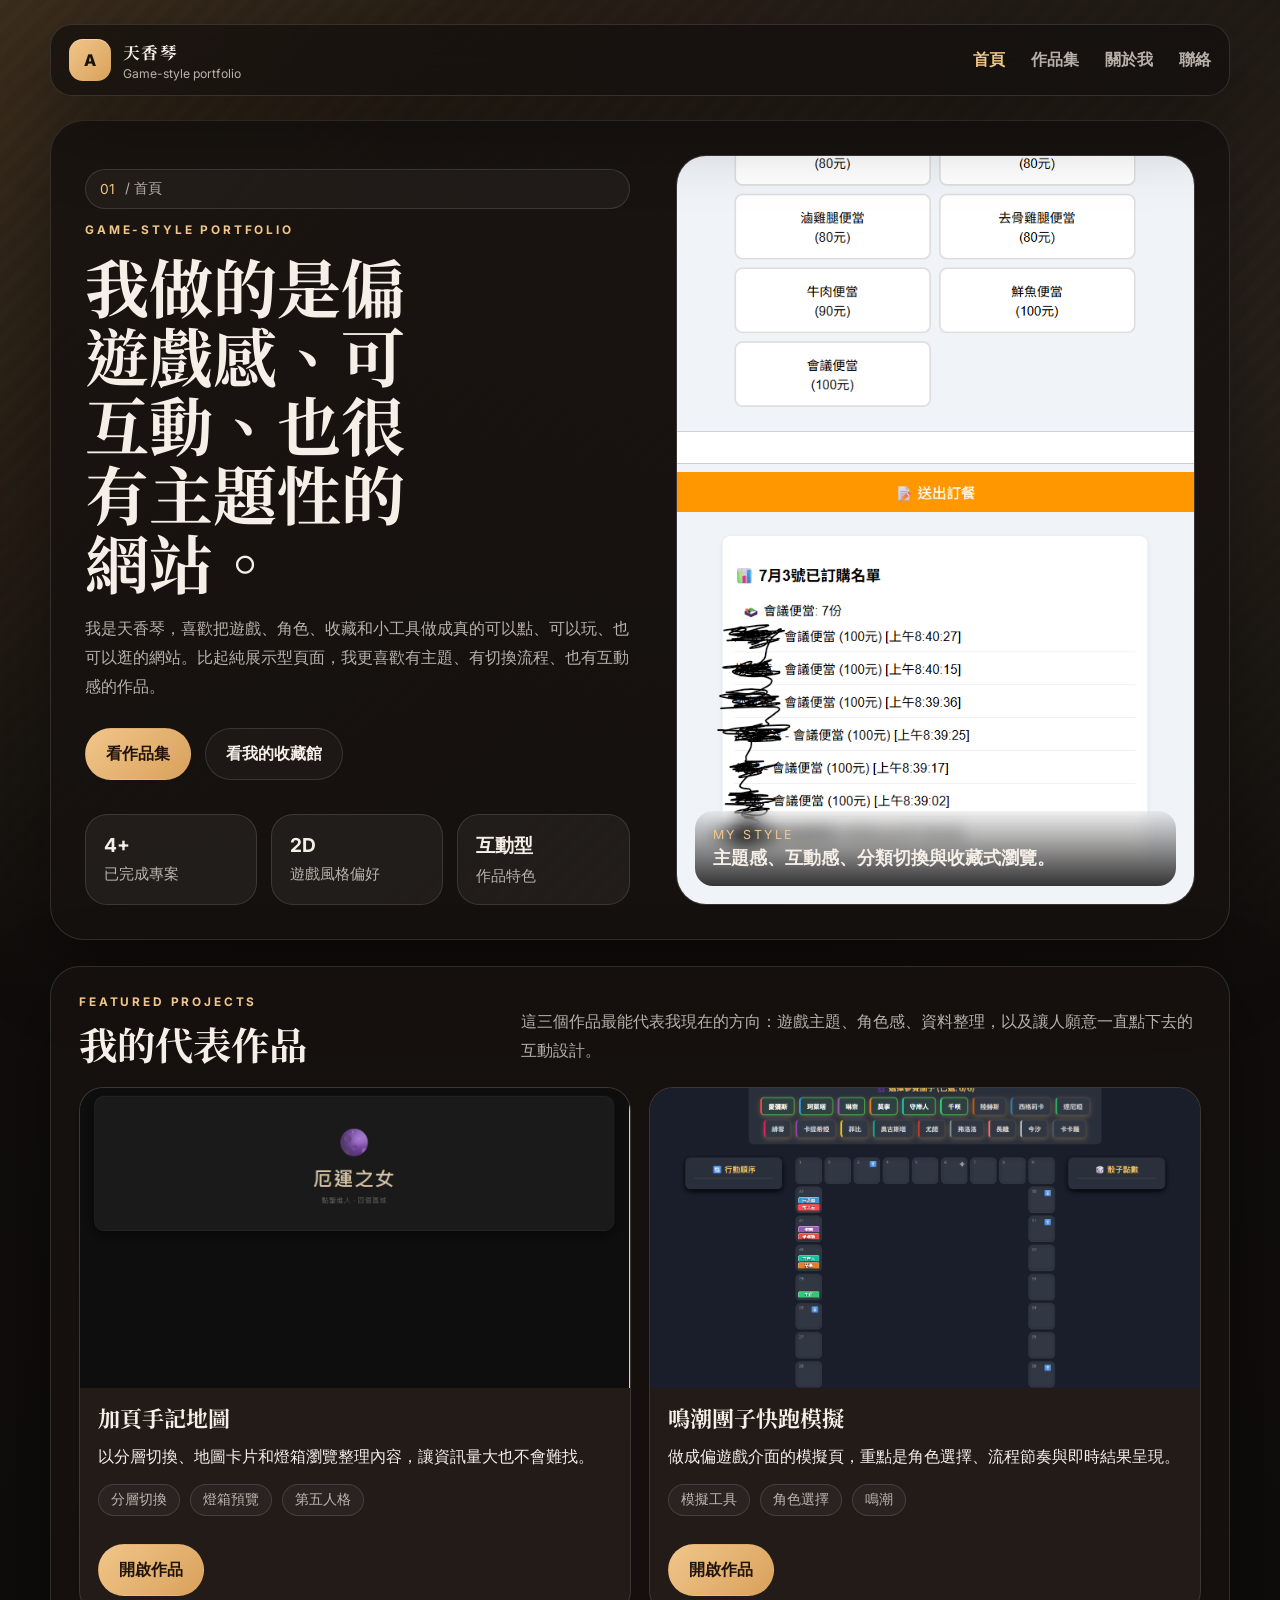
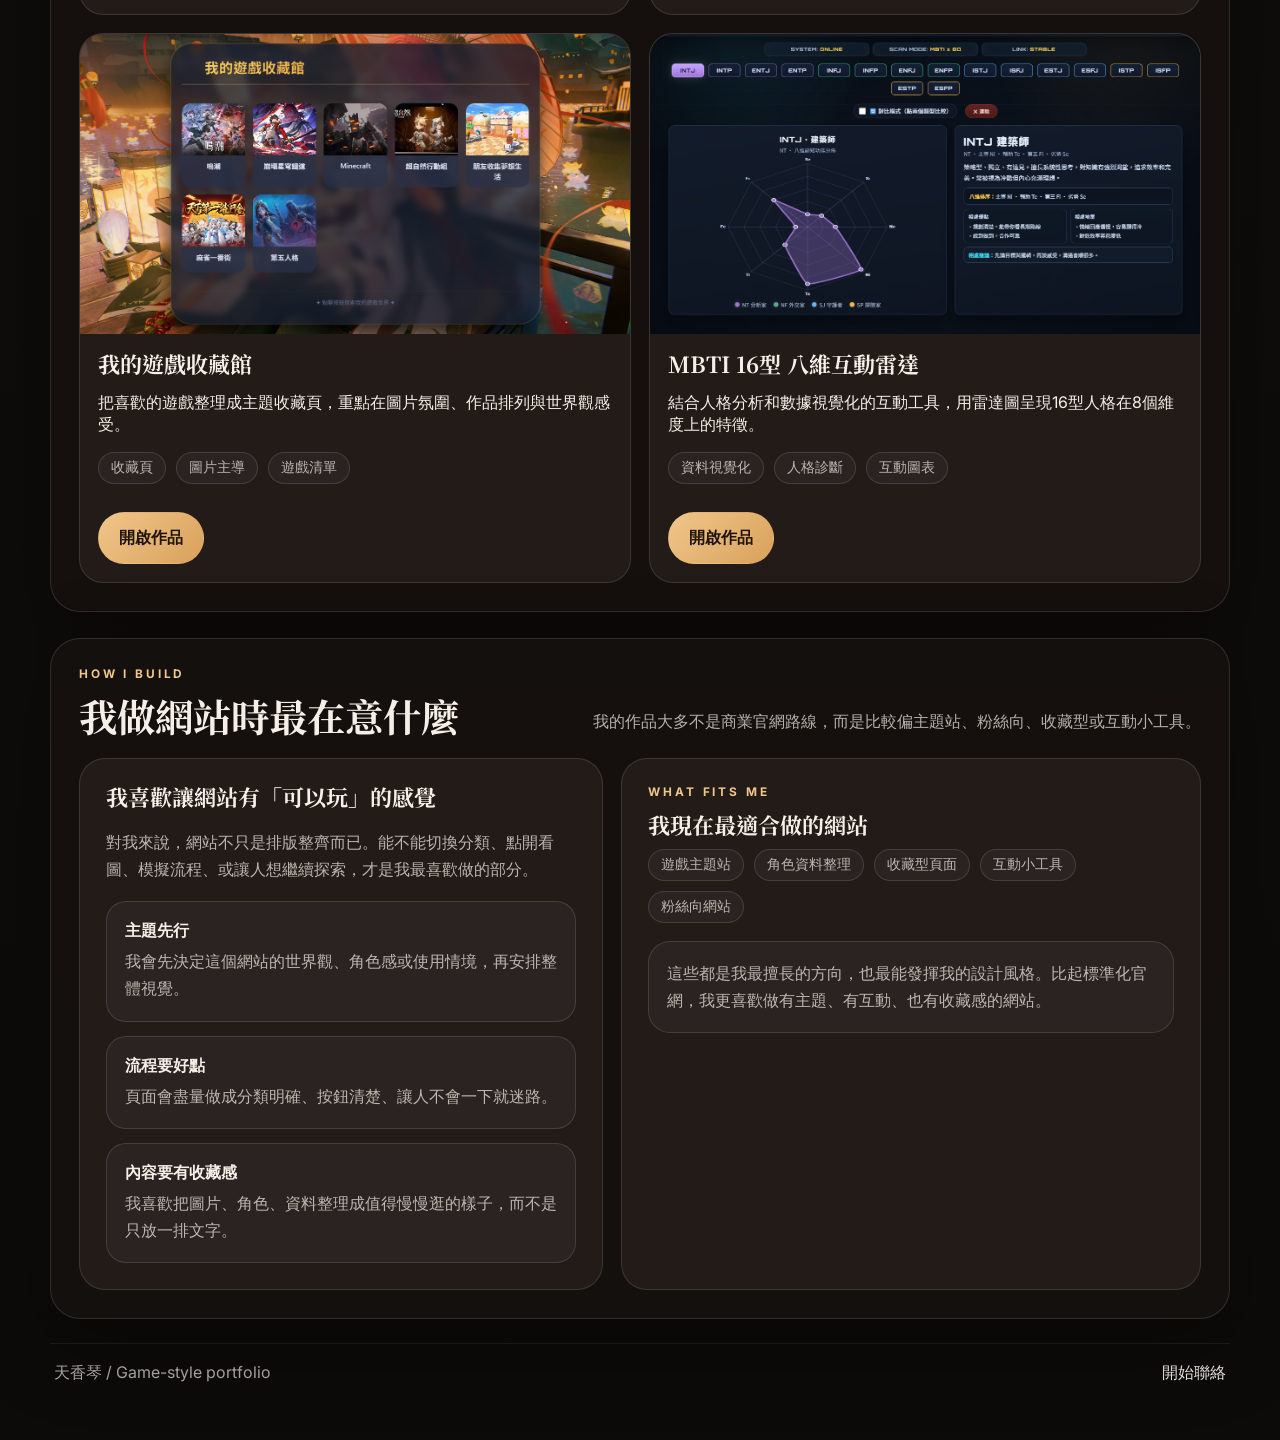
==== index.html @ 97393bc8 "Add files via upload" ====
<!DOCTYPE html>
<html lang="zh-Hant">
<head>
  <meta charset="UTF-8" />
  <meta name="viewport" content="width=device-width, initial-scale=1.0" />
  <title>首頁 | 天香琴</title>
  <meta name="description" content="天香琴的遊戲風個人作品集，收錄互動網站、主題專案與收藏型頁面。" />
  <link rel="preconnect" href="https://fonts.googleapis.com" />
  <link rel="preconnect" href="https://fonts.gstatic.com" crossorigin />
  <link href="https://fonts.googleapis.com/css2?family=Noto+Serif+TC:wght@500;600;700;900&family=Inter:wght@400;500;600;700;800&display=swap" rel="stylesheet" />
  <link rel="stylesheet" href="styles.css" />
</head>
<body>
  <div class="page-shell">
    <header class="topbar">
      <a class="brand" href="index.html">
        <span class="brand-mark">A</span>
        <span>
          <strong>天香琴</strong>
          <small>Game-style portfolio</small>
        </span>
      </a>

      <button class="menu-toggle" type="button" aria-label="切換選單" aria-expanded="false" aria-controls="site-nav">
        <span></span>
        <span></span>
      </button>

      <nav id="site-nav" class="site-nav">
        <a href="index.html">首頁</a>
        <a href="works.html">作品集</a>
        <a href="about.html">關於我</a>
        <a href="contact.html">聯絡</a>
      </nav>
    </header>

    <main>
      <section class="hero page-hero reveal">
        <div class="hero-copy">
          <p class="page-breadcrumb"><span>01</span> / 首頁</p>
          <p class="eyebrow">Game-style portfolio</p>
          <h1>我做的是偏遊戲感、可互動、也很有主題性的網站。</h1>
          <p class="page-intro">
            我是天香琴，喜歡把遊戲、角色、收藏和小工具做成真的可以點、可以玩、也可以逛的網站。比起純展示型頁面，我更喜歡有主題、有切換流程、也有互動感的作品。
          </p>
          <div class="hero-actions">
            <a class="btn btn-primary" href="works.html">看作品集</a>
            <a class="btn btn-secondary" href="https://stes1590-dev.github.io/-/" target="_blank" rel="noreferrer">看我的收藏館</a>
          </div>
          <div class="hero-stats">
            <div>
              <strong>4+</strong>
              <span>已完成專案</span>
            </div>
            <div>
              <strong>2D</strong>
              <span>遊戲風格偏好</span>
            </div>
            <div>
              <strong>互動型</strong>
              <span>作品特色</span>
            </div>
          </div>
        </div>

        <div class="hero-visual">
          <div class="glass-card float-card">
            <img src="works-5.png" alt="遊戲風作品集主視覺" />
            <div class="visual-caption">
              <p>My style</p>
              <strong>主題感、互動感、分類切換與收藏式瀏覽。</strong>
            </div>
          </div>
        </div>
      </section>

      <section class="section reveal">
        <div class="section-heading">
          <div>
            <p class="eyebrow">Featured projects</p>
            <h2>我的代表作品</h2>
          </div>
          <p class="section-lead">這三個作品最能代表我現在的方向：遊戲主題、角色感、資料整理，以及讓人願意一直點下去的互動設計。</p>
        </div>

        <div class="case-grid">
          <article class="case-card">
            <img src="works-1.png" alt="網站首頁示意" />
            <div class="case-body">
              <h3>加頁手記地圖</h3>
              <p>以分層切換、地圖卡片和燈箱瀏覽整理內容，讓資訊量大也不會難找。</p>
              <div class="case-meta">
                <span>分層切換</span>
                <span>燈箱預覽</span>
                <span>第五人格</span>
              </div>
              <div class="hero-actions">
                <a class="btn btn-primary" href="https://stes1590-dev.github.io/Identity-V-Supplementary-Notes/" target="_blank" rel="noreferrer">開啟作品</a>
              </div>
            </div>
          </article>

          <article class="case-card">
            <img src="works-2.png" alt="作品集頁示意" />
            <div class="case-body">
              <h3>鳴潮團子快跑模擬</h3>
              <p>做成偏遊戲介面的模擬頁，重點是角色選擇、流程節奏與即時結果呈現。</p>
              <div class="case-meta">
                <span>模擬工具</span>
                <span>角色選擇</span>
                <span>鳴潮</span>
              </div>
              <div class="hero-actions">
                <a class="btn btn-primary" href="https://stes1590-dev.github.io/mc-/" target="_blank" rel="noreferrer">開啟作品</a>
              </div>
            </div>
          </article>

          <article class="case-card">
            <img src="works-3.png" alt="關於我頁示意" />
            <div class="case-body">
              <h3>我的遊戲收藏館</h3>
              <p>把喜歡的遊戲整理成主題收藏頁，重點在圖片氛圍、作品排列與世界觀感受。</p>
              <div class="case-meta">
                <span>收藏頁</span>
                <span>圖片主導</span>
                <span>遊戲清單</span>
              </div>
              <div class="hero-actions">
                <a class="btn btn-primary" href="https://stes1590-dev.github.io/-/" target="_blank" rel="noreferrer">開啟作品</a>
              </div>
            </div>
          </article>

          <article class="case-card">
            <img src="works-4.png" alt="MBTI 16型 八維互動雷達" />
            <div class="case-body">
              <h3>MBTI 16型 八維互動雷達</h3>
              <p>結合人格分析和數據視覺化的互動工具，用雷達圖呈現16型人格在8個維度上的特徵。</p>
              <div class="case-meta">
                <span>資料視覺化</span>
                <span>人格診斷</span>
                <span>互動圖表</span>
              </div>
              <div class="hero-actions">
                <a class="btn btn-primary" href="https://stes1590-dev.github.io/mbti16/" target="_blank" rel="noreferrer">開啟作品</a>
              </div>
            </div>
          </article>
        </div>
      </section>

      <section class="section reveal">
        <div class="section-heading">
          <div>
            <p class="eyebrow">How I build</p>
            <h2>我做網站時最在意什麼</h2>
          </div>
          <p class="section-lead">我的作品大多不是商業官網路線，而是比較偏主題站、粉絲向、收藏型或互動小工具。</p>
        </div>

        <div class="story-grid">
          <div class="story-panel">
            <h3>我喜歡讓網站有「可以玩」的感覺</h3>
            <p class="lead">
              對我來說，網站不只是排版整齊而已。能不能切換分類、點開看圖、模擬流程、或讓人想繼續探索，才是我最喜歡做的部分。
            </p>
            <div class="timeline">
              <div class="timeline-item">
                <strong>主題先行</strong>
                <span>我會先決定這個網站的世界觀、角色感或使用情境，再安排整體視覺。</span>
              </div>
              <div class="timeline-item">
                <strong>流程要好點</strong>
                <span>頁面會盡量做成分類明確、按鈕清楚、讓人不會一下就迷路。</span>
              </div>
              <div class="timeline-item">
                <strong>內容要有收藏感</strong>
                <span>我喜歡把圖片、角色、資料整理成值得慢慢逛的樣子，而不是只放一排文字。</span>
              </div>
            </div>
          </div>

          <div class="detail-panel">
            <p class="eyebrow">What fits me</p>
            <h3>我現在最適合做的網站</h3>
            <div class="case-meta">
              <span>遊戲主題站</span>
              <span>角色資料整理</span>
              <span>收藏型頁面</span>
              <span>互動小工具</span>
              <span>粉絲向網站</span>
            </div>
            <div class="contact-note" style="margin-top: 18px;">
                這些都是我最擅長的方向，也最能發揮我的設計風格。比起標準化官網，我更喜歡做有主題、有互動、也有收藏感的網站。
            </div>
          </div>
        </div>
      </section>

      <footer class="site-footer">
        <span>天香琴 / Game-style portfolio</span>
        <a href="contact.html">開始聯絡</a>
      </footer>
    </main>
  </div>

  <div class="backdrop" hidden></div>
  <script src="script.js"></script>
</body>
</html>
---- styles.css ----
:root {
  color-scheme: dark;
  --bg: #0f0d0b;
  --bg-soft: rgba(255, 255, 255, 0.05);
  --panel: rgba(23, 18, 16, 0.86);
  --panel-strong: rgba(36, 29, 25, 0.92);
  --text: #f6efe8;
  --muted: rgba(246, 239, 232, 0.72);
  --line: rgba(255, 255, 255, 0.12);
  --accent: #d9a15b;
  --accent-strong: #f0c68a;
  --shadow: 0 26px 80px rgba(0, 0, 0, 0.38);
}

* {
  box-sizing: border-box;
}

html {
  scroll-behavior: smooth;
}

body {
  margin: 0;
  font-family: "Inter", system-ui, sans-serif;
  background:
    radial-gradient(circle at top left, rgba(217, 161, 91, 0.2), transparent 30%),
    radial-gradient(circle at 85% 10%, rgba(240, 198, 138, 0.12), transparent 24%),
    linear-gradient(180deg, #120f0d 0%, #0f0d0b 52%, #0d0b0a 100%);
  color: var(--text);
}

body::before {
  content: "";
  position: fixed;
  inset: 0;
  pointer-events: none;
  opacity: 0.08;
  background-image: linear-gradient(135deg, rgba(255, 255, 255, 0.35) 25%, transparent 25%, transparent 50%, rgba(255, 255, 255, 0.35) 50%, rgba(255, 255, 255, 0.35) 75%, transparent 75%, transparent);
  background-size: 24px 24px;
  mix-blend-mode: soft-light;
}

img {
  display: block;
  width: 100%;
}

button,
input,
textarea {
  font: inherit;
}

button {
  cursor: pointer;
}

.page-shell {
  width: min(1180px, calc(100% - 32px));
  margin: 0 auto;
  padding: 24px 0 56px;
}

.topbar {
  position: sticky;
  top: 18px;
  z-index: 20;
  display: flex;
  align-items: center;
  justify-content: space-between;
  gap: 16px;
  padding: 14px 18px;
  margin-bottom: 24px;
  border: 1px solid var(--line);
  border-radius: 22px;
  background: rgba(18, 15, 13, 0.72);
  backdrop-filter: blur(18px);
  box-shadow: var(--shadow);
}

.brand {
  display: inline-flex;
  align-items: center;
  gap: 12px;
  color: var(--text);
  text-decoration: none;
}

.brand strong,
.brand small {
  display: block;
}

.brand strong {
  font-family: "Noto Serif TC", serif;
  font-size: 1.05rem;
  letter-spacing: 0.08em;
}

.brand small {
  color: var(--muted);
  font-size: 0.76rem;
  margin-top: 2px;
}

.brand-mark {
  width: 42px;
  height: 42px;
  border-radius: 14px;
  display: grid;
  place-items: center;
  color: #1a120c;
  font-weight: 800;
  background: linear-gradient(135deg, var(--accent-strong), var(--accent));
  box-shadow: inset 0 1px 0 rgba(255, 255, 255, 0.35);
}

.site-nav {
  display: flex;
  align-items: center;
  gap: 26px;
}

.site-nav a {
  color: var(--muted);
  text-decoration: none;
  font-weight: 600;
}

.site-nav a:hover {
  color: var(--text);
}

.site-nav a.is-active {
  color: var(--accent-strong);
}

.menu-toggle {
  display: none;
  width: 46px;
  height: 46px;
  border: 1px solid var(--line);
  border-radius: 14px;
  background: rgba(255, 255, 255, 0.03);
}

.menu-toggle span {
  display: block;
  width: 18px;
  height: 2px;
  margin: 0 auto;
  background: var(--text);
  border-radius: 999px;
}

.menu-toggle span + span {
  margin-top: 5px;
}

.hero,
.section,
.member-panel,
.contact-panel {
  border: 1px solid var(--line);
  background: var(--panel);
  box-shadow: var(--shadow);
}

.hero {
  display: grid;
  grid-template-columns: 1.05fr 0.95fr;
  gap: 28px;
  padding: 34px;
  border-radius: 34px;
  overflow: hidden;
}

.hero-copy {
  display: flex;
  flex-direction: column;
  justify-content: center;
}

.eyebrow {
  margin: 0 0 14px;
  color: var(--accent-strong);
  text-transform: uppercase;
  letter-spacing: 0.24em;
  font-size: 0.74rem;
  font-weight: 700;
}

h1,
h2,
h3 {
  margin: 0;
  font-family: "Noto Serif TC", serif;
  line-height: 1.08;
}

h1 {
  font-size: clamp(2.6rem, 5vw, 5.5rem);
  max-width: 9ch;
}

h2 {
  font-size: clamp(2rem, 3vw, 3rem);
}

h3 {
  font-size: 1.38rem;
}

.lead,
.about-panel p,
.member-copy p,
.work-card p {
  color: var(--muted);
  line-height: 1.7;
  font-size: 1rem;
}

.lead {
  max-width: 58ch;
  margin: 20px 0 0;
}

.hero-actions {
  display: flex;
  flex-wrap: wrap;
  gap: 14px;
  margin-top: 28px;
}

.btn {
  display: inline-flex;
  align-items: center;
  justify-content: center;
  min-height: 52px;
  padding: 0 20px;
  border-radius: 999px;
  text-decoration: none;
  border: 1px solid transparent;
  font-weight: 700;
}

.btn-primary {
  background: linear-gradient(135deg, var(--accent-strong), var(--accent));
  color: #20130a;
}

.btn-secondary {
  border-color: var(--line);
  color: var(--text);
  background: rgba(255, 255, 255, 0.03);
}

.hero-stats {
  display: grid;
  grid-template-columns: repeat(3, minmax(0, 1fr));
  gap: 14px;
  margin-top: 34px;
}

.hero-stats div,
.info-card,
.contact-aside div {
  padding: 18px;
  border-radius: 22px;
  background: var(--bg-soft);
  border: 1px solid var(--line);
}

.hero-stats strong,
.info-card strong,
.contact-aside strong {
  display: block;
  margin-bottom: 6px;
  font-size: 1.2rem;
}

.hero-stats span,
.info-card span,
.contact-aside span {
  color: var(--muted);
  font-size: 0.92rem;
}

.hero-visual {
  display: flex;
  align-items: stretch;
}

.glass-card {
  position: relative;
  overflow: hidden;
  border-radius: 30px;
  border: 1px solid rgba(255, 255, 255, 0.12);
  background: rgba(255, 255, 255, 0.03);
}

.float-card {
  min-height: 100%;
}

.float-card img {
  height: 100%;
  object-fit: cover;
}

.visual-caption {
  position: absolute;
  left: 18px;
  right: 18px;
  bottom: 18px;
  padding: 16px 18px;
  border-radius: 18px;
  background: linear-gradient(180deg, rgba(12, 10, 9, 0.05), rgba(12, 10, 9, 0.82));
  backdrop-filter: blur(8px);
}

.visual-caption p {
  margin: 0 0 4px;
  color: var(--accent-strong);
  font-size: 0.78rem;
  text-transform: uppercase;
  letter-spacing: 0.2em;
}

.visual-caption strong {
  font-size: 1.1rem;
}

.page-hero {
  display: grid;
  grid-template-columns: 1.04fr 0.96fr;
  gap: 28px;
}

.page-hero .hero-copy,
.page-hero .hero-visual {
  min-height: 100%;
}

.page-hero .hero-copy {
  padding-right: 18px;
}

.page-hero .hero-visual .glass-card {
  min-height: 100%;
}

.page-intro {
  max-width: 62ch;
  margin: 18px 0 0;
  color: var(--muted);
  line-height: 1.8;
}

.page-breadcrumb {
  display: inline-flex;
  align-items: center;
  gap: 10px;
  padding: 10px 14px;
  border-radius: 999px;
  background: rgba(255, 255, 255, 0.04);
  border: 1px solid var(--line);
  color: var(--muted);
  font-size: 0.86rem;
}

.page-breadcrumb span {
  color: var(--accent-strong);
}

.section-lead {
  max-width: 68ch;
  margin: 0;
  color: var(--muted);
  line-height: 1.8;
}

.case-grid,
.story-grid,
.contact-layout {
  display: grid;
  gap: 18px;
}

.case-grid {
  grid-template-columns: repeat(12, 1fr);
}

.case-card {
  grid-column: span 6;
  overflow: hidden;
  border-radius: 24px;
  border: 1px solid var(--line);
  background: var(--panel-strong);
}

.case-card img {
  width: 100%;
  height: 300px;
  object-fit: cover;
}

.case-card .case-body {
  padding: 18px;
}

.case-meta {
  display: flex;
  flex-wrap: wrap;
  gap: 10px;
  margin-top: 12px;
}

.case-meta span,
.chip {
  display: inline-flex;
  align-items: center;
  min-height: 32px;
  padding: 0 12px;
  border-radius: 999px;
  border: 1px solid var(--line);
  background: rgba(255, 255, 255, 0.04);
  color: var(--muted);
  font-size: 0.86rem;
}

.story-grid {
  grid-template-columns: 0.95fr 1.05fr;
}

.story-panel,
.detail-panel {
  padding: 26px;
  border-radius: 26px;
  border: 1px solid var(--line);
  background: var(--panel-strong);
}

.timeline {
  display: grid;
  gap: 14px;
  margin-top: 18px;
}

.timeline-item {
  padding: 18px;
  border-radius: 20px;
  background: rgba(255, 255, 255, 0.04);
  border: 1px solid var(--line);
}

.timeline-item strong,
.timeline-item span {
  display: block;
}

.timeline-item span {
  margin-top: 6px;
  color: var(--muted);
  line-height: 1.7;
}

.contact-layout {
  grid-template-columns: 1.05fr 0.95fr;
}

.contact-note {
  padding: 18px;
  border-radius: 22px;
  border: 1px solid var(--line);
  background: rgba(255, 255, 255, 0.04);
  color: var(--muted);
  line-height: 1.7;
}

.access-form,
.inbox-list {
  display: grid;
  gap: 16px;
}

.message-card,
.empty-state {
  padding: 22px;
  border-radius: 24px;
  border: 1px solid var(--line);
  background: var(--panel-strong);
}

.message-head {
  display: flex;
  align-items: start;
  justify-content: space-between;
  gap: 16px;
}

.message-head h3 {
  margin-bottom: 6px;
}

.message-head p,
.empty-state p,
.message-body {
  margin: 0;
  color: var(--muted);
  line-height: 1.8;
}

.message-body {
  margin-top: 16px;
}

.form-status {
  min-height: 1.4em;
  margin: 0;
  color: var(--muted);
}

.form-status[data-tone="success"] {
  color: #b9f0ba;
}

.form-status[data-tone="error"] {
  color: #ffb8b0;
}

.site-footer {
  display: flex;
  align-items: center;
  justify-content: space-between;
  gap: 16px;
  margin-top: 24px;
  padding: 18px 4px 0;
  color: var(--muted);
  border-top: 1px solid rgba(255, 255, 255, 0.08);
}

.site-footer a {
  color: var(--text);
  text-decoration: none;
}

.site-footer a:hover {
  color: var(--accent-strong);
}

.section {
  margin-top: 26px;
  padding: 28px;
  border-radius: 30px;
}

.section-heading {
  display: flex;
  align-items: end;
  justify-content: space-between;
  gap: 18px;
  margin-bottom: 22px;
}

.work-grid {
  display: grid;
  grid-template-columns: repeat(12, 1fr);
  gap: 18px;
}

.work-card {
  grid-column: span 4;
  overflow: hidden;
  border-radius: 24px;
  border: 1px solid var(--line);
  background: var(--panel-strong);
}

.work-card-large {
  grid-column: span 8;
}

.work-card img {
  width: 100%;
  height: 280px;
  object-fit: cover;
}

.work-card-large img {
  height: 320px;
}

.work-card div {
  padding: 18px;
}

.split {
  display: grid;
  grid-template-columns: 1.1fr 0.9fr;
  gap: 18px;
}

.about-panel,
.info-stack,
.member-copy,
.login-form,
.contact-form,
.contact-aside {
  display: flex;
  flex-direction: column;
  gap: 16px;
}

.about-panel,
.member-copy {
  padding: 26px;
  border-radius: 26px;
  border: 1px solid var(--line);
  background: var(--panel-strong);
}

.feature-list {
  list-style: none;
  padding: 0;
  margin: 10px 0 0;
  display: grid;
  gap: 12px;
}

.feature-list li {
  padding-left: 18px;
  position: relative;
  color: var(--text);
}

.feature-list li::before {
  content: "";
  position: absolute;
  left: 0;
  top: 0.7em;
  width: 8px;
  height: 8px;
  border-radius: 50%;
  background: var(--accent-strong);
}

.info-stack {
  justify-content: space-between;
}

.member-panel,
.contact-panel {
  border-radius: 28px;
  padding: 18px;
  display: grid;
  grid-template-columns: 0.95fr 1.05fr;
  gap: 18px;
}

.login-form,
.contact-form {
  padding: 4px;
}

label {
  display: grid;
  gap: 10px;
}

label span {
  color: var(--muted);
  font-size: 0.92rem;
  font-weight: 600;
}

input,
textarea {
  width: 100%;
  border: 1px solid var(--line);
  border-radius: 18px;
  background: rgba(255, 255, 255, 0.03);
  color: var(--text);
  padding: 15px 16px;
  outline: none;
}

input::placeholder,
textarea::placeholder {
  color: rgba(246, 239, 232, 0.38);
}

input:focus,
textarea:focus {
  border-color: rgba(240, 198, 138, 0.5);
  box-shadow: 0 0 0 4px rgba(217, 161, 91, 0.12);
}

.contact-panel {
  grid-template-columns: 1.15fr 0.85fr;
}

.contact-aside {
  justify-content: space-between;
}

.reveal {
  opacity: 0;
  transform: translateY(26px);
  transition: opacity 0.8s ease, transform 0.8s ease;
}

.reveal.is-visible {
  opacity: 1;
  transform: translateY(0);
}

.backdrop {
  position: fixed;
  inset: 0;
  z-index: 15;
  background: rgba(7, 6, 5, 0.5);
  backdrop-filter: blur(2px);
}

.backdrop[hidden] {
  display: none;
}

.float-card {
  animation: drift 10s ease-in-out infinite;
}

@keyframes drift {
  0%,
  100% {
    transform: translateY(0px);
  }
  50% {
    transform: translateY(-8px);
  }
}

@media (max-width: 1080px) {
  .hero,
  .split,
  .member-panel,
  .contact-panel {
    grid-template-columns: 1fr;
  }

  .work-card,
  .work-card-large {
    grid-column: span 12;
  }

  .work-card-large img,
  .work-card img {
    height: 260px;
  }
}

@media (max-width: 820px) {
  .page-shell {
    width: min(100% - 20px, 1180px);
    padding-top: 14px;
  }

  .topbar {
    position: relative;
    top: 0;
    flex-wrap: wrap;
  }

  .menu-toggle {
    display: inline-grid;
    place-content: center;
  }

  .site-nav {
    width: 100%;
    display: none;
    flex-direction: column;
    align-items: flex-start;
    gap: 14px;
    padding-top: 12px;
    border-top: 1px solid var(--line);
  }

  .site-nav.is-open {
    display: flex;
  }

  .hero,
  .section,
  .member-panel,
  .contact-panel {
    padding: 20px;
    border-radius: 24px;
  }

  .hero-stats {
    grid-template-columns: 1fr;
  }

  .section-heading {
    flex-direction: column;
    align-items: flex-start;
  }

  .message-head {
    flex-direction: column;
  }
}

@media (prefers-reduced-motion: reduce) {
  html {
    scroll-behavior: auto;
  }

  *,
  *::before,
  *::after {
    animation-duration: 0.01ms !important;
    animation-iteration-count: 1 !important;
    transition-duration: 0.01ms !important;
  }
}
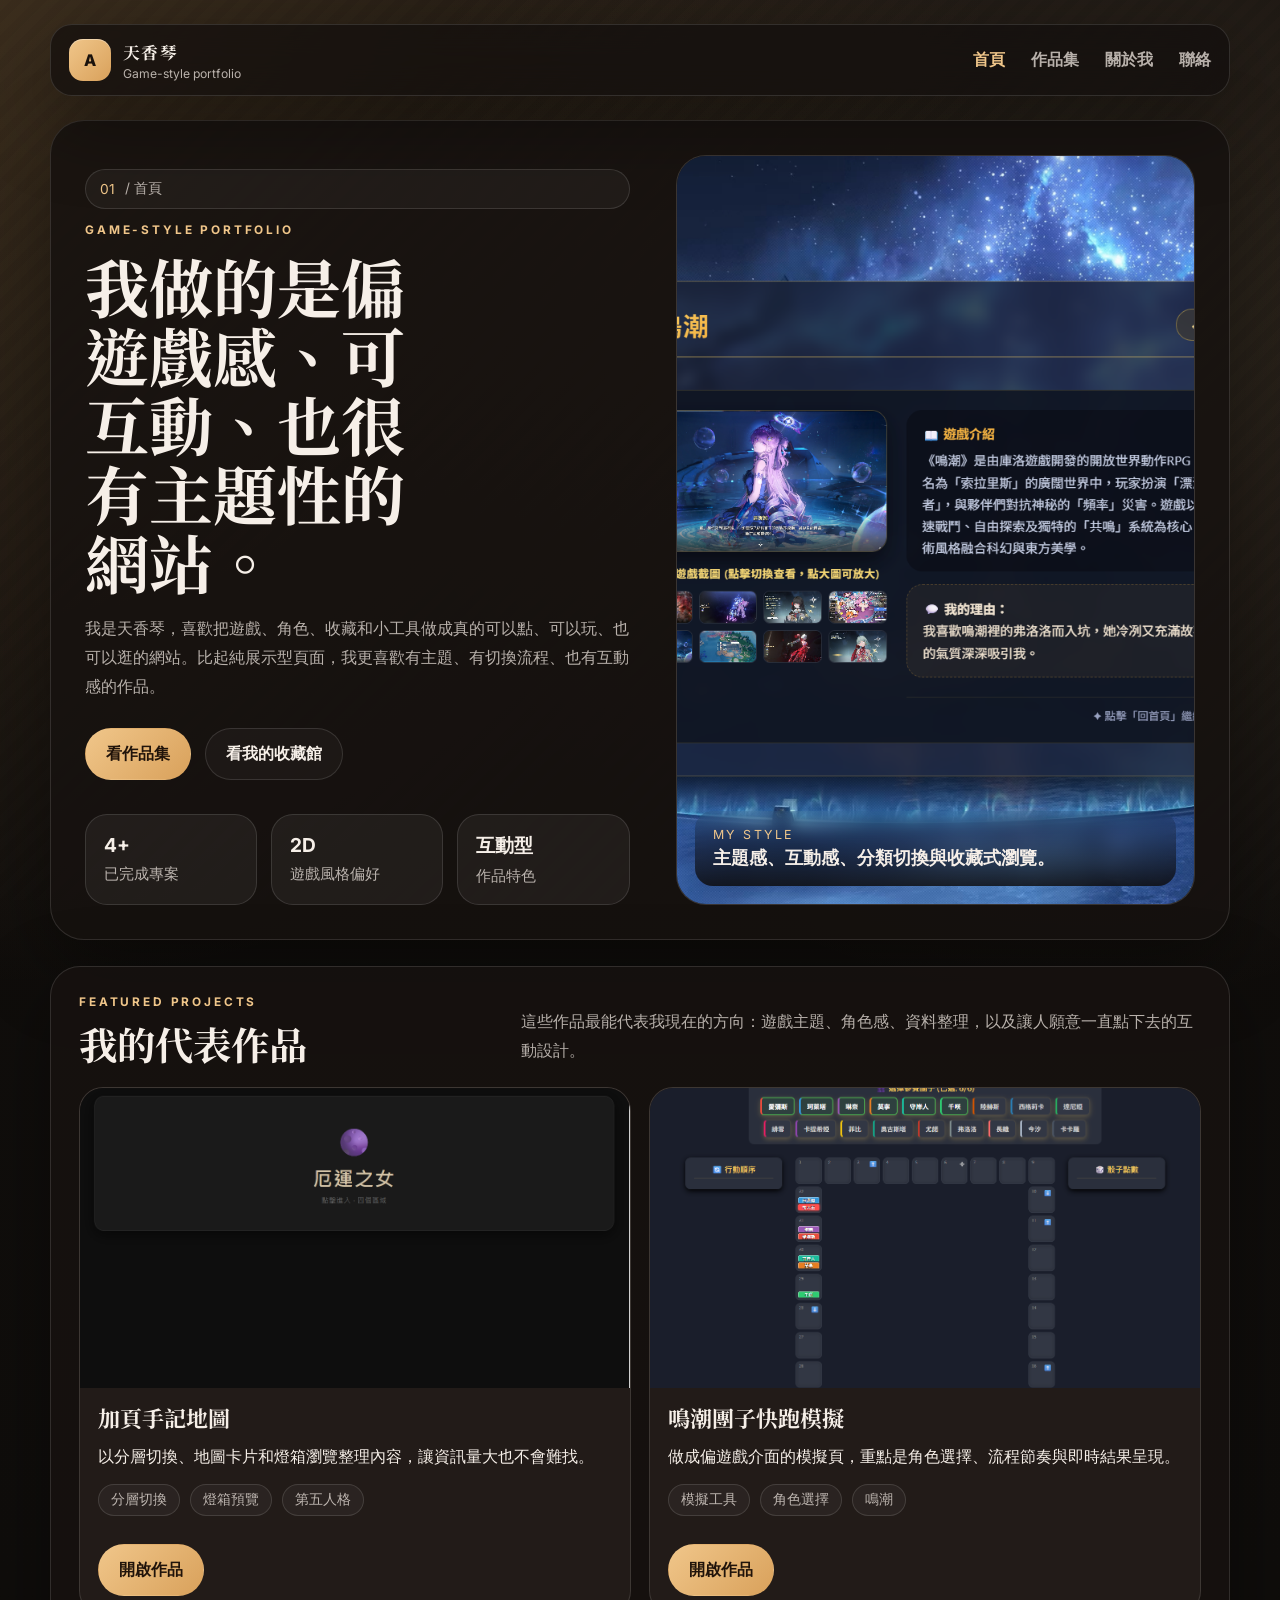
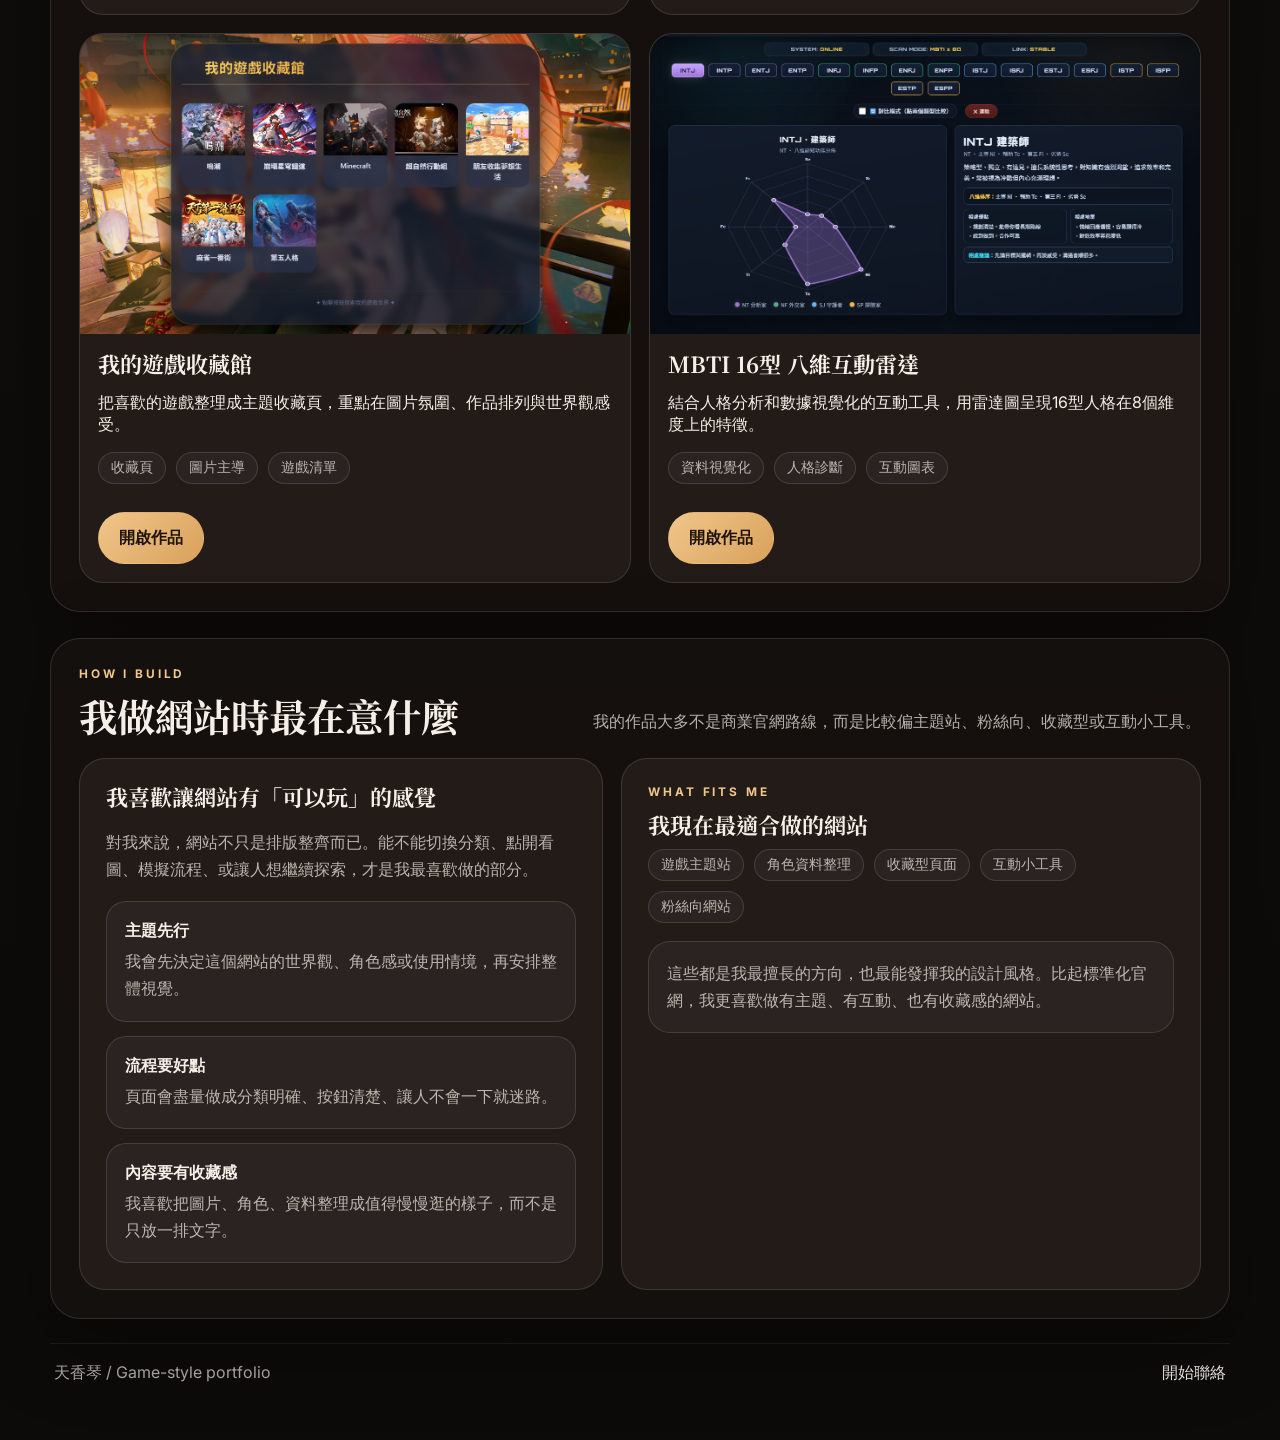
==== commit 576626fb: "Add files via upload" ====
--- a/index.html
+++ b/index.html
@@ -65,7 +65,7 @@
 
         <div class="hero-visual">
           <div class="glass-card float-card">
-            <img src="works-5.png" alt="遊戲風作品集主視覺" />
+            <img src="works-8.png" alt="遊戲風作品集主視覺" />
             <div class="visual-caption">
               <p>My style</p>
               <strong>主題感、互動感、分類切換與收藏式瀏覽。</strong>
@@ -80,7 +80,7 @@
             <p class="eyebrow">Featured projects</p>
             <h2>我的代表作品</h2>
           </div>
-          <p class="section-lead">這三個作品最能代表我現在的方向：遊戲主題、角色感、資料整理，以及讓人願意一直點下去的互動設計。</p>
+          <p class="section-lead">這些作品最能代表我現在的方向：遊戲主題、角色感、資料整理，以及讓人願意一直點下去的互動設計。</p>
         </div>
 
         <div class="case-grid">
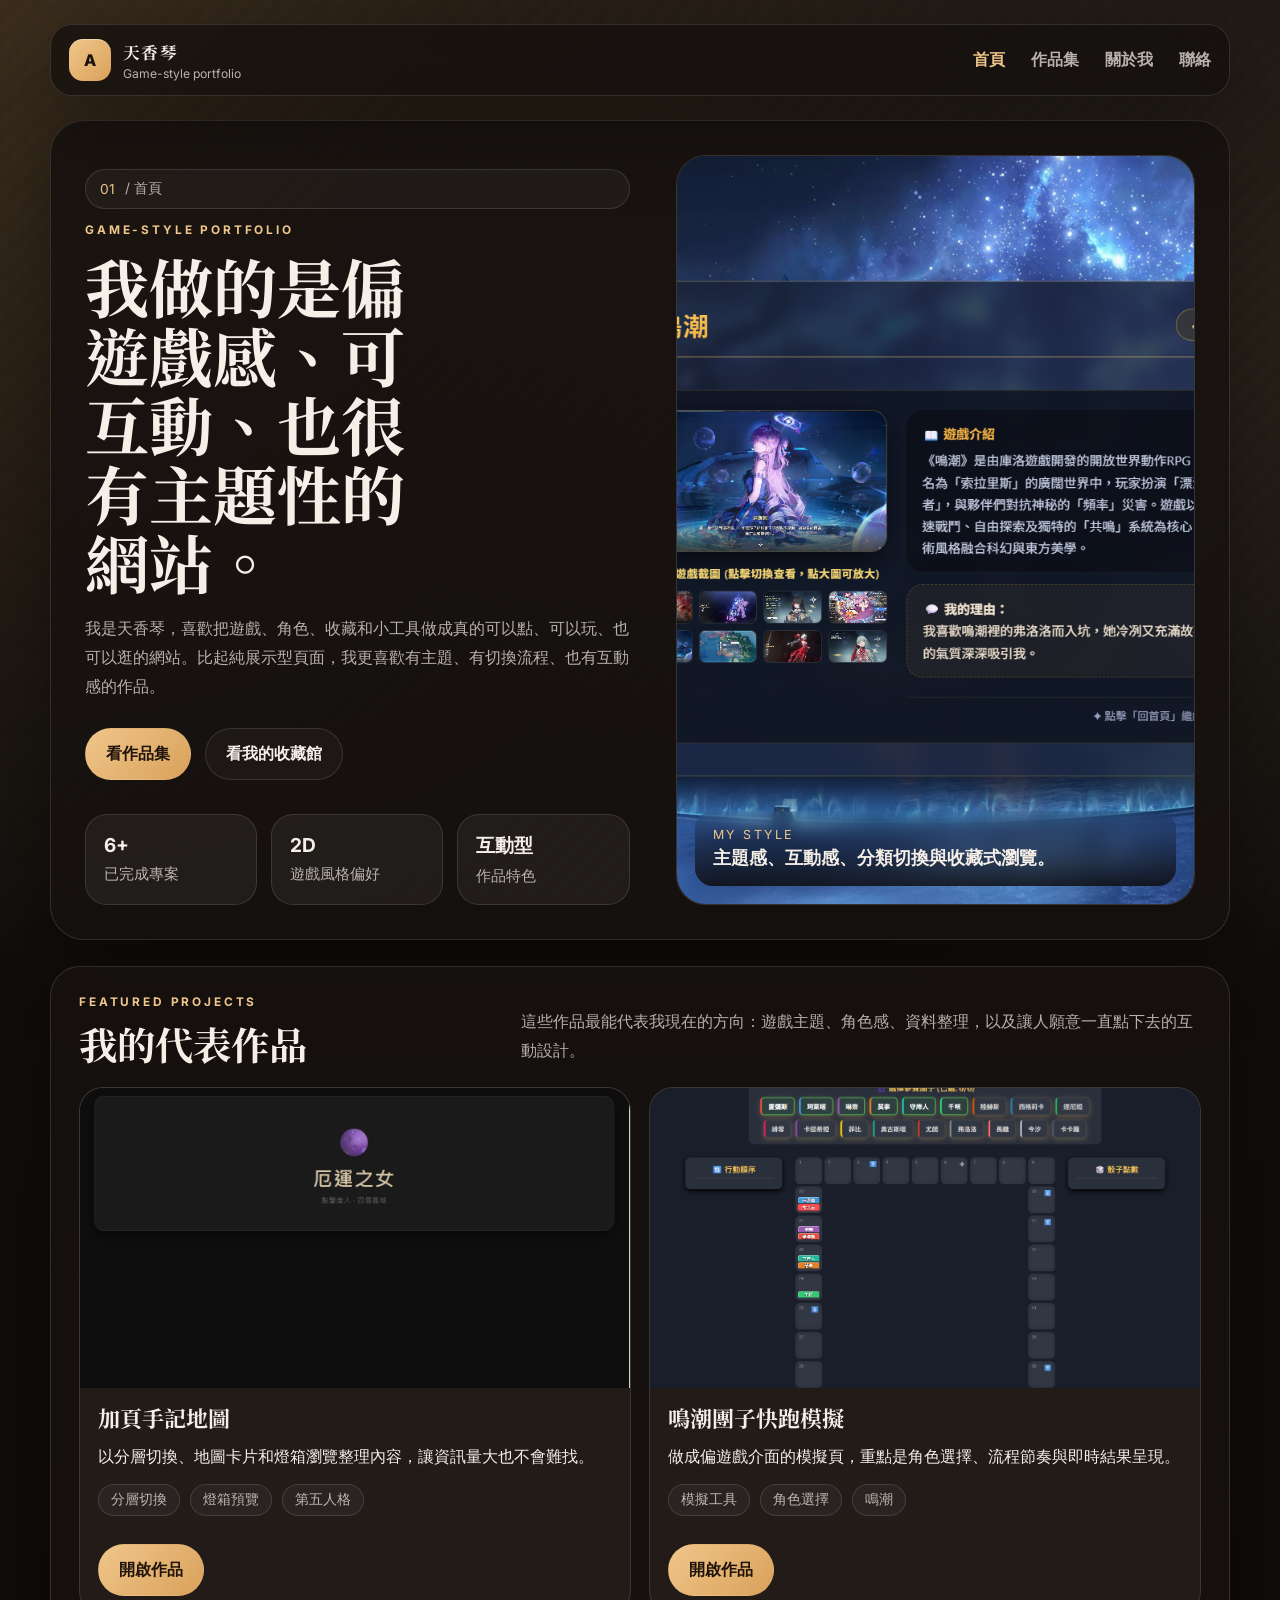
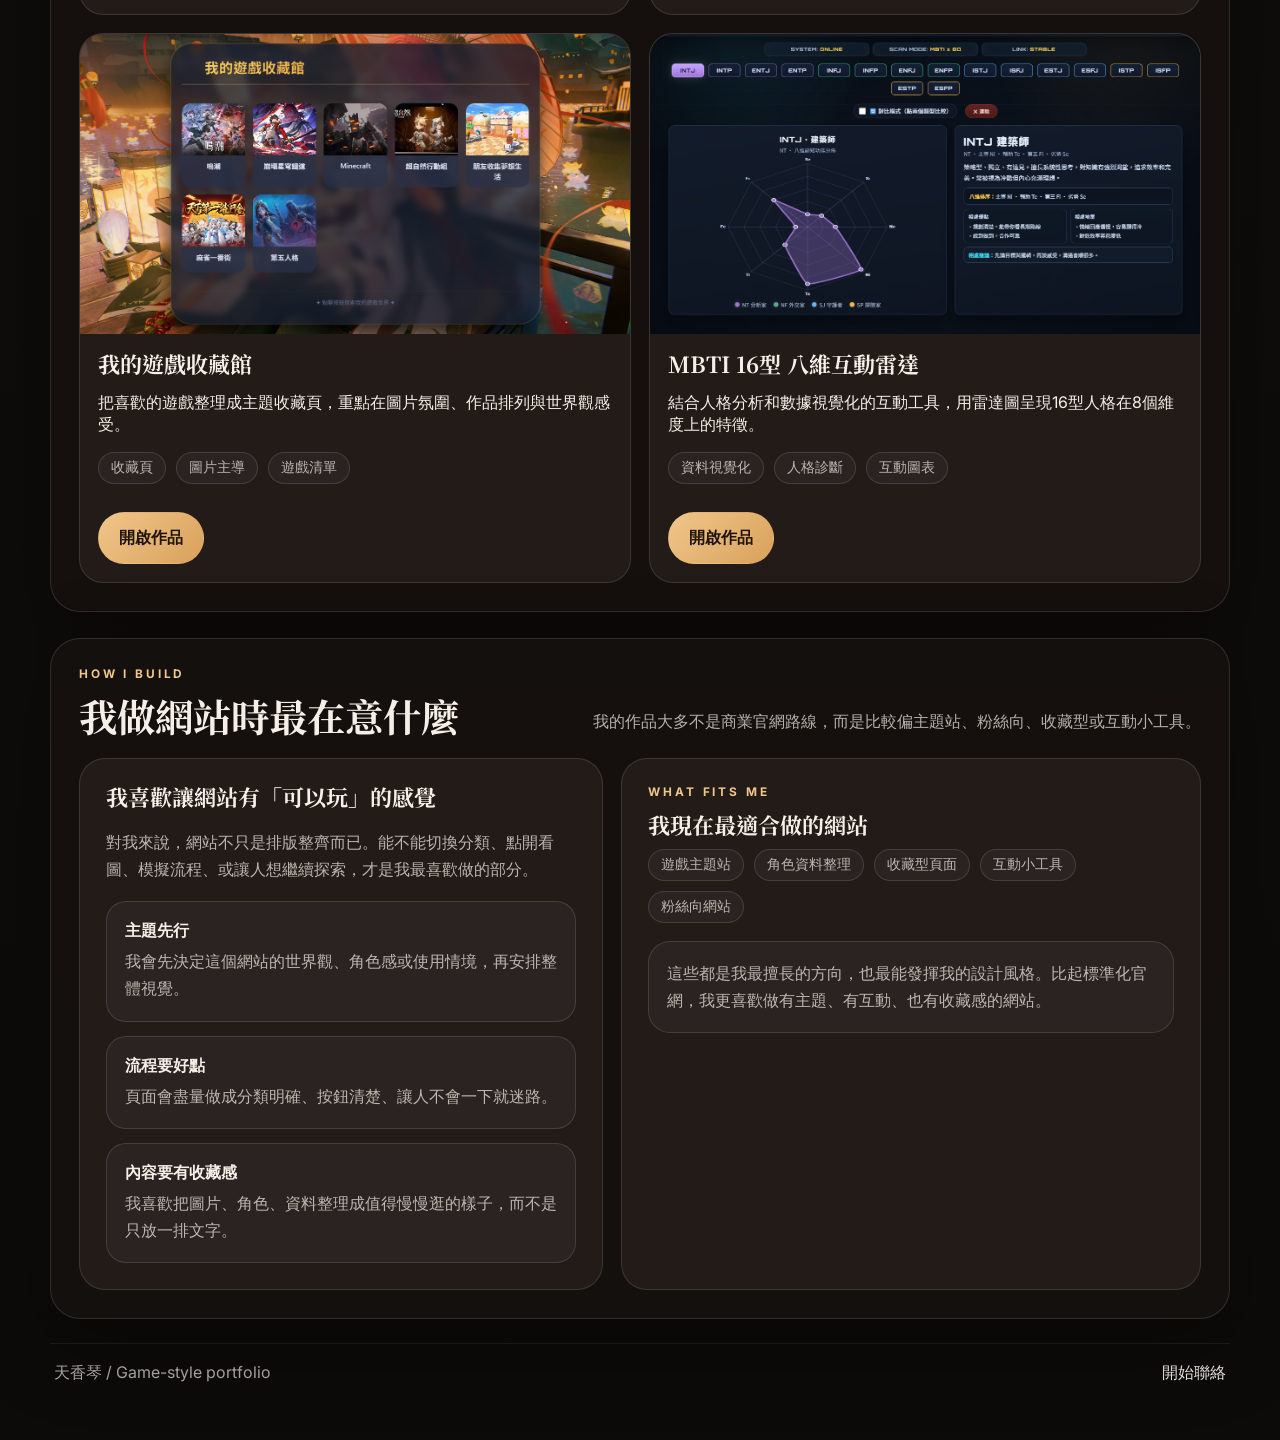
==== commit ed72e2f5: "Update index.html" ====
--- a/index.html
+++ b/index.html
@@ -49,7 +49,7 @@
           </div>
           <div class="hero-stats">
             <div>
-              <strong>4+</strong>
+              <strong>6+</strong>
               <span>已完成專案</span>
             </div>
             <div>
@@ -208,4 +208,4 @@
   <div class="backdrop" hidden></div>
   <script src="script.js"></script>
 </body>
-</html>+</html>
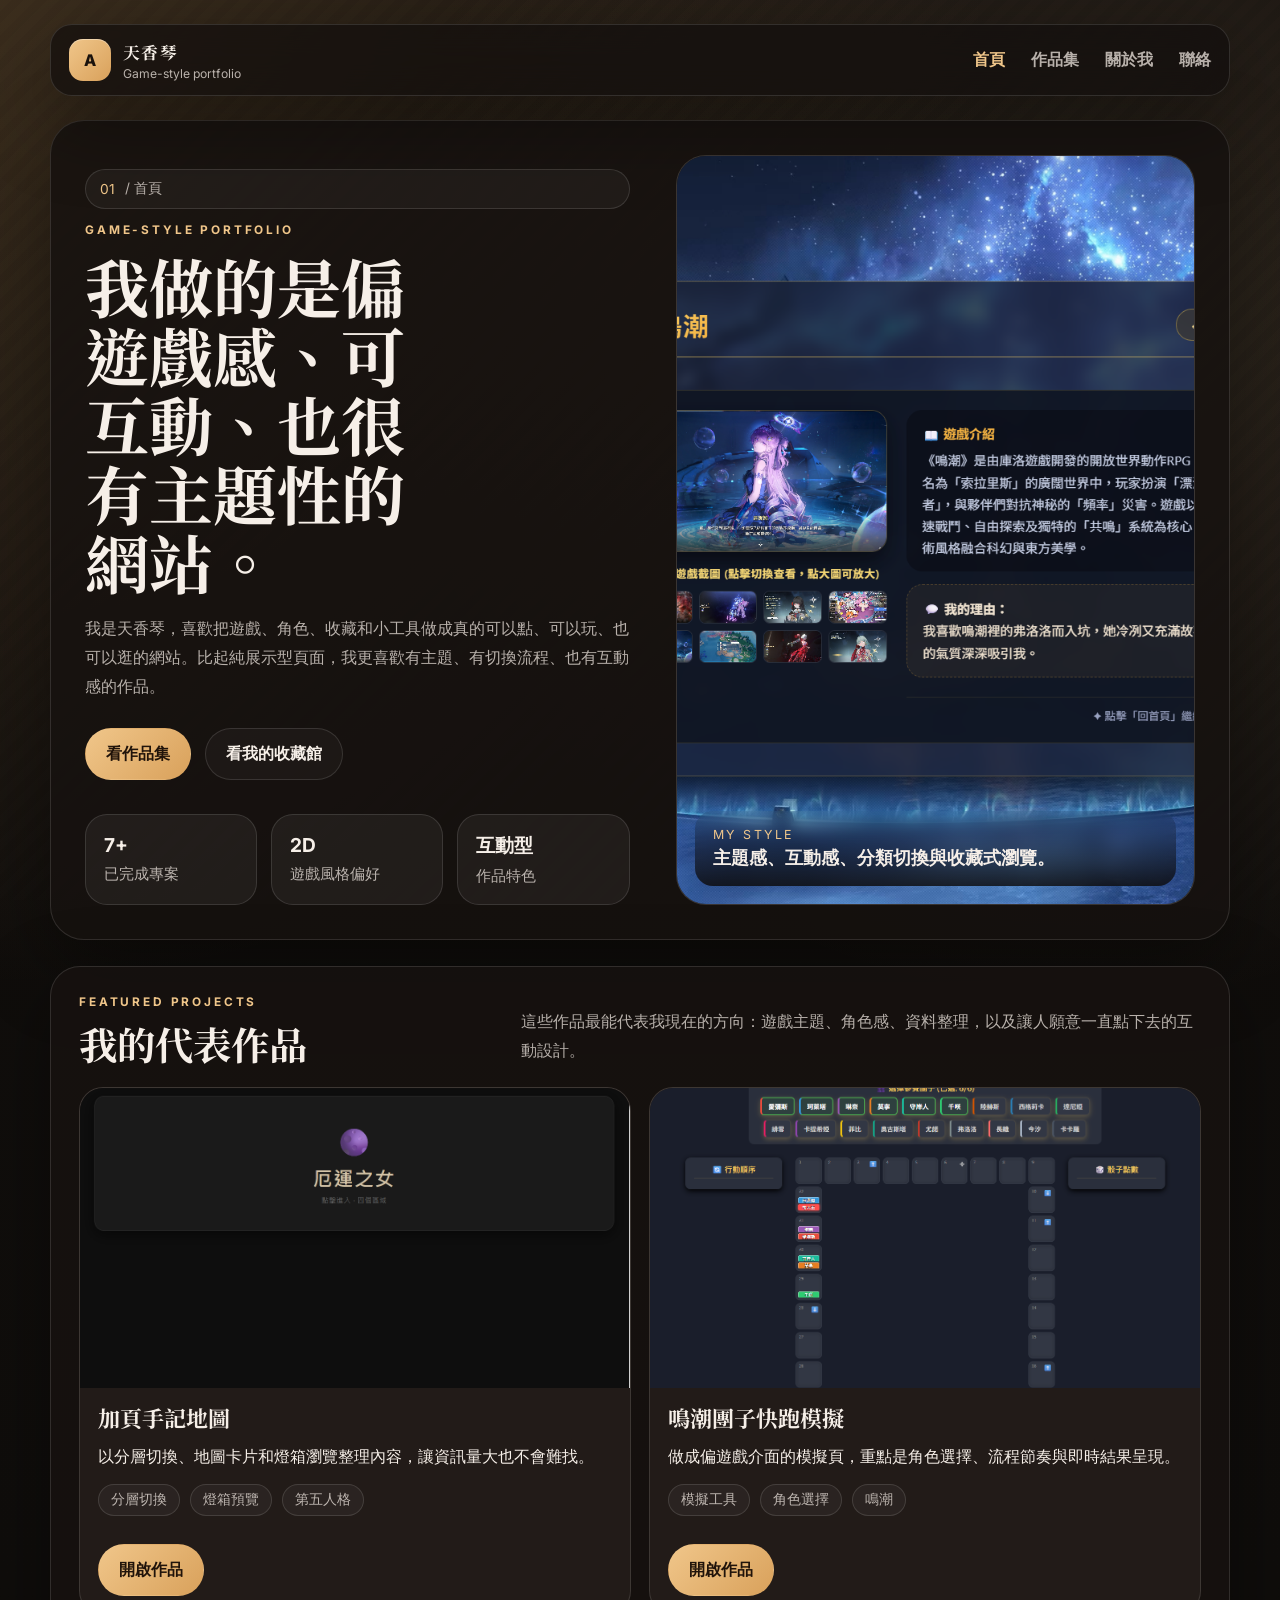
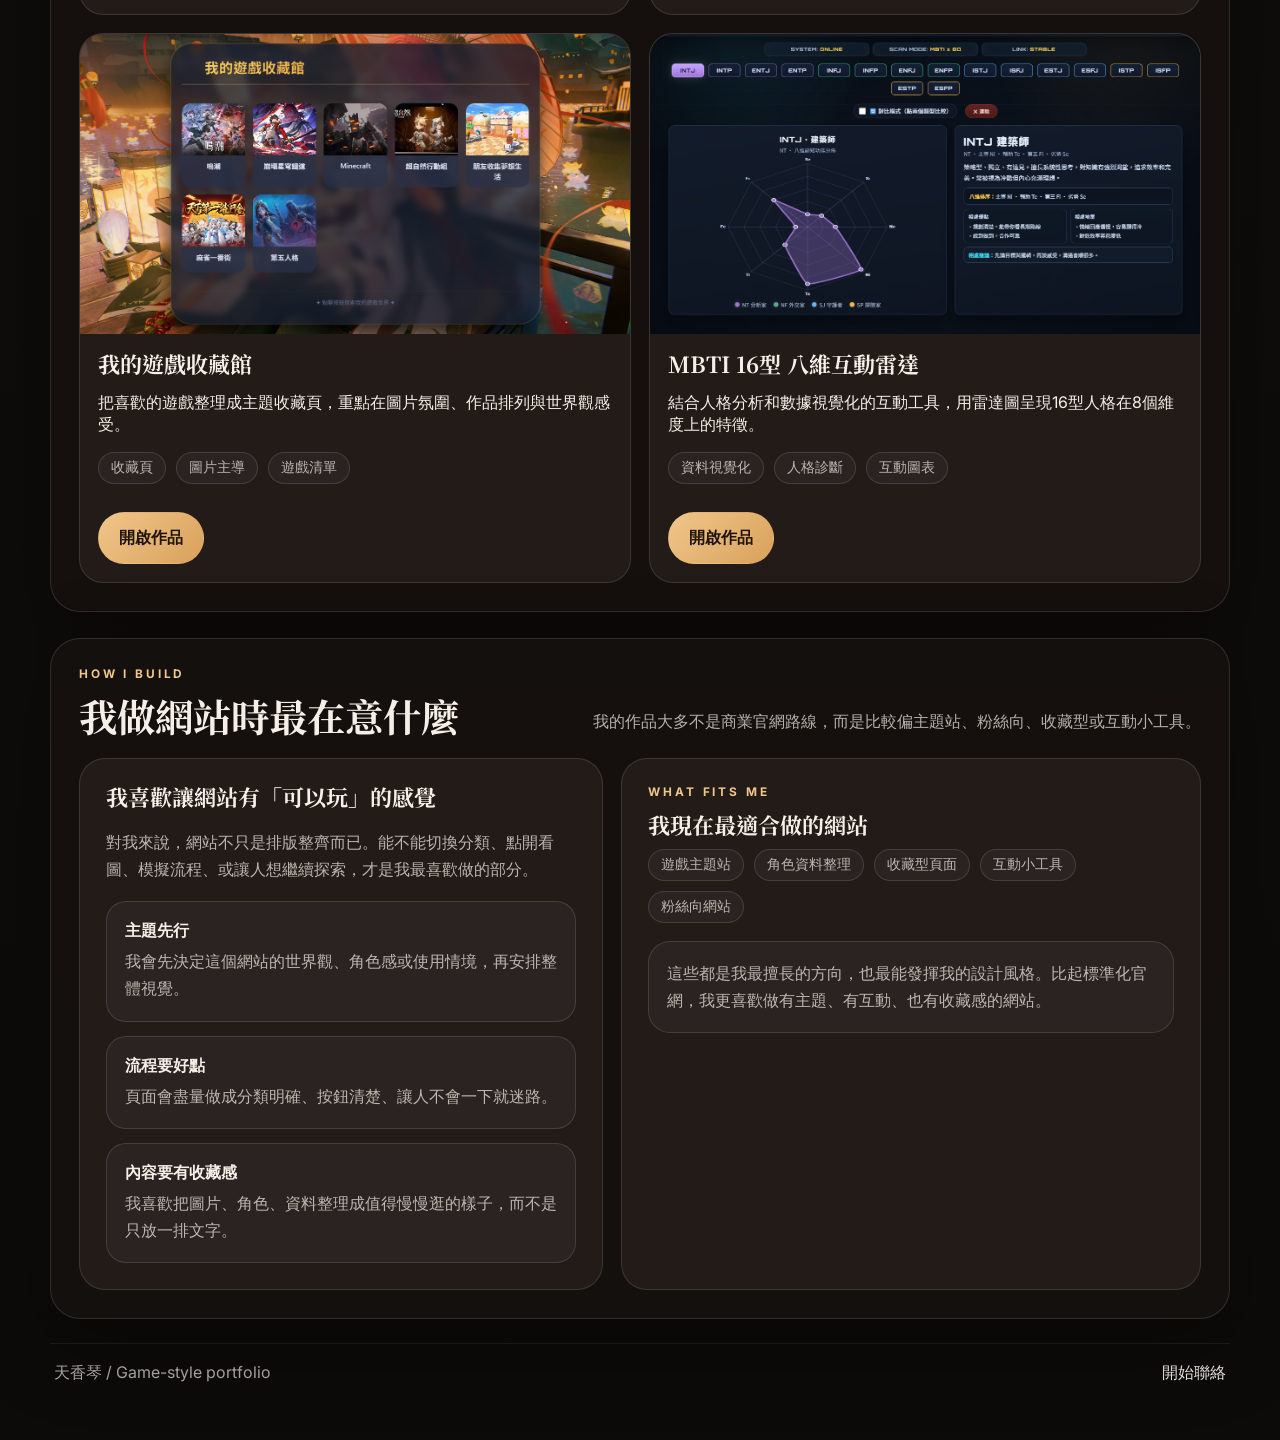
==== commit ad1386b0: "Update index.html" ====
--- a/index.html
+++ b/index.html
@@ -49,7 +49,7 @@
           </div>
           <div class="hero-stats">
             <div>
-              <strong>6+</strong>
+              <strong>7+</strong>
               <span>已完成專案</span>
             </div>
             <div>
